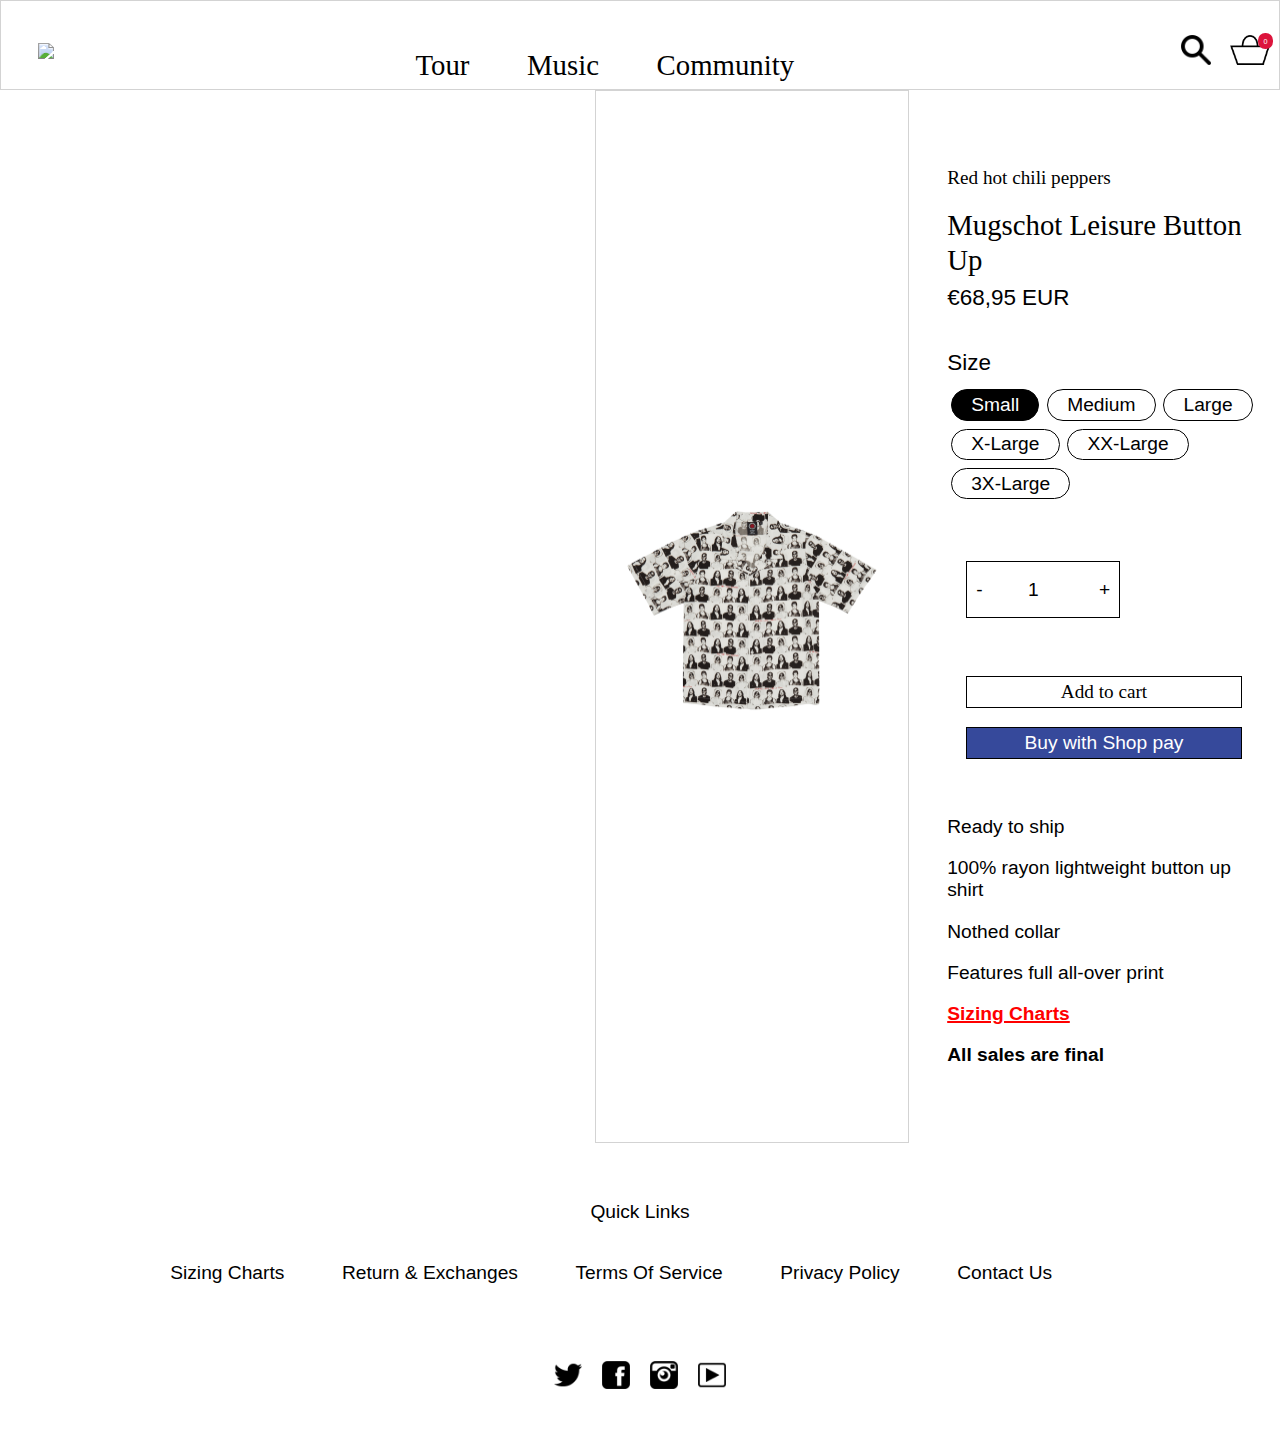
==== shirt.html @ 999adc4f "shirt" ====
<!DOCTYPE html>
<html lang="nl">

<head>
	<meta charset="UTF-8">
	<meta name="author" content="Sindy de Jong">
	<meta name="viewport" content="width=device-width, initial-scale=1">

	<title> Red Hot Chili Peppers </title>

	<!-- <link href="styles/main.css" rel="stylesheet"> -->
	<link href="styles/shirt.css" rel="stylesheet">
	<link rel="icon" type="image/svg+xml" href="./img/favicon.svg">

</head>


<body>

	<header>

		<nav>


			<a href="index.html" title="naar de homepage">
				<img src="./img/nav_logo_dark.avif"> </a>

			<button> <img src="./img/icon_menu.png"> </button><a href="https://www.rockstargames.com/"
				title="open menu">
			</a>

			<a href="index.html" title="naar de homepage">
				<img src="./img/icon_search.png"> </a>

			<a class="shopping-cart" href="#" aria-label="shopping cart">
				<img src="./img/icon_cart.png"> <span>0</span> </a>

			<ul aria-hidden="true">
				<li> <a href="tour.html"> Tour </a></li>
				<li> <a href="index.html"> Music </a></li>
				<li> <a href="index.html"> Community </a></li>
			</ul>

			<h1 class="sr-only"> Store </h1>

		</nav>


	</header>

	<main>

		<section class="merch-info">

			<section class="merch-pictures">
				<img src="./img/merch_shirt_front.png" alt="Merch shirt">
			</section>


			<section class="merch-buy">

				<p> Red hot chili peppers </p>
				<h2> Mugschot Leisure Button Up </h2>

				<h3> €68,95 EUR </h3>

				<section class="size">
					<h3> Size </h3>
					<ul>
						<li class="selected-button"> Small </li>
						<li> Medium </li>
						<li> Large </li>
						<li> X-Large </li>
						<li> XX-Large </li>
						<li> 3X-Large </li>
					</ul>
				</section>


				<section class="quantity-input">
					<button data-action="minus" type="button">-</button>
					<input type="number" name="product-qty" min="0" max="10" value="1">
					<button data-action="add" type="button">+</button>
				</section>


				<section class="buy-buttons">

					<button class="shop"> Add to cart </button>

					<a href="shirt.html" title="Purchase the new album"> Buy with Shop pay </a>

				</section>

				<section class="shirt-details">
					<ul>
						<li> Ready to ship </li>
						<li> 100% rayon lightweight button up shirt</li>
						<li> Nothed collar </li>
						<li> Features full all-over print </li>
						<li> <a href="https://shop.redhotchilipeppers.com/pages/sizing-charts"> Sizing Charts </a> </li>
						<li> <b> All sales are final </b> </li>
					</ul>

				</section>


			</section>

		</section>

	</main>


	<footer>

		<section class="quick-links">
			<h4> Quick Links </h4>
			<ul>
				<li> Sizing Charts </li>
				<li> Return & Exchanges </li>
				<li> Terms Of Service </li>
				<li> Privacy Policy </li>
				<li> Contact Us </li>
			</ul>
		</section>

		<section class="ad_icons">
			<ul>
				<li> <a href="index.html">
						<img src="./img/logo_twitter_black.png" alt="Follow us on Twitter"> </a>
				</li>

				<li> <a href="index.html">
						<img src="./img/logo_facebook_black.png" alt="Follow us on Facebook"> </a>
				</li>

				<li> <a href="index.html">
						<img src="./img/logo_instagram_black.png" alt="Follow us on Instagram"> </a>
				</li>

				<li> <a href="index.html">
						<img src="./img/logo_youtube_black.png" alt="Follow us on Youtube"> </a>
				</li>

			</ul>

	</footer>

	<script defer src="scripts/script_shirt.js"> </script>

</body>

</html>
---- styles/main.css ----
/**************/
/* CSS REMEDY */
/**************/
*,
*::after,
*::before {
	box-sizing: border-box;
}

/*********************/
/* CUSTOM PROPERTIES */
/*********************/
:root {
	/* startje */
	--color-text: #111;
	--color-blue: #36499b;
	--color-yellow: #ffec88;
	--color-white: #FFFFFF;
	--color-red: red;
}

/****************/
/* JOUW STYLING */
/****************/
/* jouw code */

/*****************************************/
/* als de browser 375px is */
/*****************************************/


/* DTW font */
@font-face {
	font-family: 'DTW Medium';
	src: url('../fonts/DTW_Medium.woff2') format('woff2');
	font-weight: 500;
	font-style: normal;
	font-display: swap;
}

@font-face {
	font-family: 'DTW Bold';
	src: url('../fonts/DTW_Bold.woff2') format('woff2');
	font-weight: 700;
	font-style: normal;
	font-display: swap;
}

/* D font */
@font-face {
	font-family: 'D Medium';
	src: url('../fonts/D_Medium.woff2') format('woff2');
	font-weight: 500;
	font-style: normal;
	font-display: swap;
}

/* F font */
@font-face {
	font-family: 'F Normal';
	src: url('../fonts/F_Normal.woff2') format('woff2');
	font-weight: 400;
	font-style: normal;
	font-display: swap;
}

@font-face {
	font-family: 'F Bold';
	src: url('../fonts/F_Bold.woff2') format('woff2');
	font-weight: 700;
	font-style: normal;
	font-display: swap;
}

.sr-only:not(:focus):not(:active) {
	clip: rect(0 0 0 0); 
	clip-path: inset(50%);
	height: 1px;
	overflow: hidden;
	position: absolute;
	white-space: nowrap; 
	width: 1px;
  }

body img {
	max-width: 80vw;
}

main {
	display: grid;
}

nav {
	position: absolute;
	display: flex;
	width: 100vw;
	z-index: 2;
	align-items: center;
	margin-top: 0.8em;
	justify-content: center;
}

header a:first-of-type {
	margin: 0em auto 0em 2em;
}

header button:first-of-type {
	margin: 0em 2em 0em auto;
	background: transparent;
	border: none;
	z-index: 2;
	width: 50px;
	cursor: pointer;
}

nav ul {
	background-color: var(--color-blue);
	padding: 1em 5em 1em 2em;
	position: absolute;
	top: 2em;
	width: 90%;
	display: none;

}

nav ul li {
	list-style: none;
	text-align: left;
	margin: 0.5em 0em 0.5em 0em;
}

nav ul li a {
	color: white;
	text-decoration: none;
	text-transform: uppercase;
}


header {
	display: flex;
	justify-content: center;
	/* background-color: rgb(226, 27, 226); */
	width: 100vw;
}

@media screen and (min-width: 1024px) {
	
	nav {
		/* background-color: var(--color-white); */
		margin-top: 0em;
	}
	
	nav ul {
		display: block;
		display: flex;
		background-color: transparent;
		justify-content: center;
		position: absolute;
		top: 0em;
		padding: 0;
	}

	nav ul li {
		margin: 0;
	}

	nav ul li a {
	font-family: 'DTW Bold';
	color: var(--color-yellow);
	font-size: 1.5em;
	text-transform: uppercase;
	text-shadow: 0 4px 0 var(--color-blue), -1px -1px 0 var(--color-blue), 1px -1px 0 var(--color-blue), -1px 1px 0 var(--color-blue), 1px 1px 0 var(--color-blue);

}

nav ul li a:hover {
	color: var(--color-white);
}

	nav button {
		display: none;
	}

	header {
		height: 70vh;
	}

	h1 {
		display: block;
		position: absolute;
		top: 2em;
		text-align: center;
	}

	section {

	margin-top: 05em;
	margin-bottom: 0em;
	}


}


header video {
	width: 100vw;
	object-fit: cover;
	object-position: center;
	box-shadow: 0 1em 4em 8em #6b8dc3;
}


h1,
h2,
h3,
h4,
h5,
h6 {
	margin-top: 0;
	margin-bottom: 0.5rem;
	font-weight: 500;
	line-height: 1.2;
}

p {
	font-size: 1em;
}

h1 {
	font-family: 'DTW Medium';
	color: var(--color-white);
	font-size: 2rem;
	text-transform: uppercase;
	text-shadow: -1px -1px 0 var(--color-blue), 1px -1px 0 var(--color-blue), -1px 1px 0 var(--color-blue), 1px 1px 0 var(--color-blue);
	margin: 0;
	display: block;

}


h2 {
	font-family: 'DTW Bold';
	color: var(--color-white);
	font-size: 1.5em;
	text-transform: uppercase;
	text-shadow: 0 5px 0 var(--color-blue), -1px -1px 0 var(--color-blue), 1px -1px 0 var(--color-blue), -1px 1px 0 var(--color-blue), 1px 1px 0 var(--color-blue);
}

h2 + p {
	font-family: 'DTW Bold';
	color: var(--color-yellow);
	font-size: 1em;
	text-transform: uppercase;
	text-shadow: 0 4px 0 var(--color-blue), -1px -1px 0 var(--color-blue), 1px -1px 0 var(--color-blue), -1px 1px 0 var(--color-blue), 1px 1px 0 var(--color-blue);
}

.signup p {
	font-family: 'F normal';
	color: black;
	font-size: 1em;
	text-transform:none;
	text-shadow: none;
	font-weight: 200;
}

.visible {
	display: block;
}

nav a img:first-of-type {
	width: 50px;
	order: 1;
	animation: rotate 15s ease-in-out;
    animation-timing-function: linear;
    animation-iteration-count: infinite;
}

@keyframes rotate {
    0% {
        transform: rotate(0deg);
    }

    100% {
        transform: rotate(360deg);
    }
}


nav h1 {
	order: 2;
}

nav button {
	order: 3;

}

.close {
	transform: rotate(-45deg);
}


section {
	margin: 1em;
	margin-top: 5em;
	margin-bottom: 5em;
}

a {
	color: var(--color-red);
	text-decoration: none;
}

footer {
	margin-top: 5em;
	text-align: center;
}

footer section {
	margin-bottom: 2em;
}

footer img {
	width: 10em;
}
---- styles/shirt.css ----
/**************/
/* CSS REMEDY */
/**************/
*,
*::after,
*::before {
	box-sizing: border-box;
}

/*********************/
/* CUSTOM PROPERTIES */
/*********************/
:root {
	/* startje */
	--color-text: #111;
	--color-blue: #36499b;
	--color-yellow: #ffec88;
	--color-white: #FFFFFF;
	--color-red: red;
	--color-black: black;
	--color-grey: lightgrey;
}

/****************/
/* JOUW STYLING */
/****************/
/* jouw code */

/*****************************************/
/* als de browser 375px is */
/*****************************************/


/* DTW font */
@font-face {
	font-family: 'DTW Medium';
	src: url('../fonts/DTW_Medium.woff2') format('woff2');
	font-weight: 500;
	font-style: normal;
	font-display: swap;
}

@font-face {
	font-family: 'DTW Bold';
	src: url('../fonts/DTW_Bold.woff2') format('woff2');
	font-weight: 700;
	font-style: normal;
	font-display: swap;
}

/* D font */
@font-face {
	font-family: 'D Medium';
	src: url('../fonts/D_Medium.woff2') format('woff2');
	font-weight: 500;
	font-style: normal;
	font-display: swap;
}

/* F font */
@font-face {
	font-family: 'F Normal';
	src: url('../fonts/F_Normal.woff2') format('woff2');
	font-weight: 400;
	font-style: normal;
	font-display: swap;
}

@font-face {
	font-family: 'F Bold';
	src: url('../fonts/F_Bold.woff2') format('woff2');
	font-weight: 700;
	font-style: normal;
	font-display: swap;
}

.sr-only:not(:focus):not(:active) {
	clip: rect(0 0 0 0);
	clip-path: inset(50%);
	height: 1px;
	overflow: hidden;
	position: absolute;
	white-space: nowrap;
	width: 1px;
}

.visible {
	display: block;
}


main {
	display: grid;
}

nav {
	position: absolute;
	display: flex;
	width: 100vw;
	z-index: 2;
	align-items: center;
	margin-top: 0.8em;
	justify-content: center;
}

header a:first-of-type {
	margin: 0em auto 0em 2em;
}

header button:first-of-type {
	margin-right: auto;
	background: transparent;
	border: none;
	z-index: 2;
	width: 40px;
}

header button img {
	width: 40px;
}

nav ul {
	background-color: var(--color-white);
	padding: 1em 5em 1em 2em;
	position: absolute;
	top: 2em;
	width: 90%;
	height: 100vh;
	display: none;
	left: 0;

}

nav ul li {
	list-style: none;
	text-align: left;
	margin: 0.5em 0em 0.5em 0em;
}

nav ul li a {
	color: var(--color-black);
	text-decoration: none;
	text-transform: uppercase;
}


header {
	display: flex;
	justify-content: center;
	background-color: transparent;
	width: 100vw;
	height: 10vh;
	border: 1px solid lightgrey;
	align-items: center;

}

@media screen and (min-width: 1024px) {


	header a:nth-of-type(2) {
		margin-right: auto;
	}

	header button:first-of-type {
		margin: 0em 2em 0em auto;
	}

	.merch-info {
		align-items: center;
	}


	nav ul {
		display: block;
		display: flex;
		background-color: transparent;
		justify-content: center;
		position: absolute;
		top: 0em;
		padding: 0;
	}

	nav ul li {
		margin: 0;
	}

	nav ul li a {
		font-family: 'F Normal';
		color: var(--color-black);
		font-size: 1.5em;
		text-transform: capitalize;
		text-shadow: none;

	}

	nav ul li a:hover {
		text-decoration: underline;
	}


	nav button {
		display: none;
	}


	header {
		height: 10vh;
	}

	h1 {
		display: block;
		position: absolute;
		top: 2em;
		text-align: center;
	}

	section {

		margin-top: 0.5em;
		margin-bottom: 0em;
	}


	main .merch-info {
		margin-left: 30em;
	}

	main .merch-pictures {
		height: 100%;
	}


	.merch-buy {
		max-width: 20em;
	}

	.buy-buttons button {
		max-width: 20em;
	}

	.buy-buttons a {
		max-width: 20em;
	}

	.quick-links ul {
		justify-content: center;
	}

	.quick-links h4 {
		text-align: center;
	}

}


body {
	margin: 0;
	padding: 0;
	color: rgb(0, 0, 0);
	font-family: 'F Normal', sans-serif;
	font-size: 1.2em;
	background-color: var(--color-white);
	width: 100vw !important;
}



h1,
h2,
h3,
h4,
h5,
h6 {
	margin-top: 0;
	margin-bottom: 0.5rem;
	font-weight: 500;
	line-height: 1.2;
}

p {
	font-size: 1em;
}

h1 {
	font-family: 'DTW Medium';
	color: var(--color-white);
	font-size: 2rem;
	text-transform: uppercase;
	text-shadow: -1px -1px 0 var(--color-blue), 1px -1px 0 var(--color-blue), -1px 1px 0 var(--color-blue), 1px 1px 0 var(--color-blue);
	margin: 0;
	display: block;

}


h2 {
	font-family: 'F Normal';
	color: var(--color-black);
	font-size: 1.5em;
	text-transform: capitalize;
	text-shadow: none;
	font-weight: 100;

}

p {
	font-family: 'F normal';
	color: black;
	font-size: 1em;
	text-transform: none;
	text-shadow: none;
	font-weight: 200;
}

nav a:first-of-type img {
	width: 50px;
	order: 1;
	animation: rotate 15s ease-in-out;
	animation-timing-function: linear;
	animation-iteration-count: infinite;
}


@keyframes rotate {
	0% {
		transform: rotate(0deg);
	}

	100% {
		transform: rotate(360deg);
	}
}

nav a:nth-of-type(3) img {
	width: 30px;
	margin-right: 1em;
}

nav a:nth-of-type(4) img {
	height: 40px;
	margin-right: 0.5em;
}


nav a {
	order: 2;
}


nav h1 {
	order: 3;
}

nav button {
	order: 1;

}

.nav_open {
	animation: fade 0.3s ease-out;

}

@keyframes fade {

	0% {
		transform: translateX(-100vw);
	}

	100% {
		transform: translate(1vw);
	}

}


a {
	color: var(--color-red);
	text-decoration: none;
}



section {
	margin: 1em;
	margin-top: 3em;
	margin-bottom: 3em;
}


.merch-info {
	display: grid;
	grid-template-columns: repeat(auto-fit, minmax(12em, 1fr));
	margin: 0;
}

.merch-pictures {
	border: 1px solid var(--color-grey);
	max-width: 100%;
	height: auto;
	margin: 1em;
	display: flex;
	justify-content: center;

}

.merch-pictures img {
	width: 80%;
	object-fit: contain;
}

.size {
	margin: 0;
	margin-top: 2em;
}

.size ul {
	list-style: none;
	display: flex;
	flex-wrap: wrap;
	margin: 0;
	padding: 0;
}

.size ul li {
	margin: 0.2em;
	border: 1px solid var(--color-black);
	border-radius: 10em;
	padding: 0.2em 1em 0.2em 1em;
	width: auto;
	color: var(--color-black);
	background-color: var(--color-white);
	cursor: pointer;
}

/* .size ul li:active {
	color: var(--color-white);
	background-color: var(--color-black);
} */

.selected-button {
	color: var(--color-white) !important;
	background-color: var(--color-black) !important;
}




/* Code van: https://codepen.io/ChynoDeluxe/pen/poyNEay */

.quantity-input {
	color: black;
	background: white;
	display: flex;
	align-items: center;
	overflow: hidden;
	border: 1px solid black;
	max-width: 8em;
	height: 3em;
	justify-content: center;
}

.quantity-input button:first-of-type {
	color: black;
	background-color: white;
	border: none;
	font-size: 1em;
	margin-right: 1em;
}

.quantity-input button:nth-of-type(2) {
	color: black;
	background-color: white;
	border: none;
	font-size: 1em;
	margin-left: 1em;
}

.quantity-input input {
	border: none;
	text-align: center;
	font-size: 1em;
}

.quantity-input input:focus {
	outline: none;
}


.shirt-details {
	margin: 0;
}

.shirt-details ul {
	list-style: none;
	padding: 0;

}

.shirt-details ul li {
	margin-bottom: 1em;
}

.shirt-details a {
	color: var(--color-red);
	text-decoration: underline 2px;
	font-weight: 900;
}


.buy-buttons button {
	display: block;
	color: var(--color-black);
	background-color: var(--color-white);
	border: 1px solid var(--color-black);
	padding: 0.2em 2em 0.2em 2em;
	font-family: 'F normal';
	color: black;
	font-size: 1em;
	text-transform: none;
	text-shadow: none;
	font-weight: 200;
	width: 100%;
	margin-top: 1em;
	cursor: pointer;
}

.buy-buttons a {
	display: block;
	color: var(--color-white);
	background-color: var(--color-blue);
	padding: 0.2em 2em 0.2em 2em;
	border: 1px solid var(--color-black);
	text-align: center;
	width: 100%;
	margin-top: 1em;

}



footer {
	margin-top: 2em;
	margin: 1em;

}

footer section {
	margin-bottom: 2em;
}

footer img {
	width: 10em;
}

.quick-links {
	justify-content: center;
}

.quick-links ul {
	list-style: none;
	padding: 0;
	display: flex;
	flex-wrap: wrap;

}

.quick-links ul li {
	margin: 1em 3em 1em 0em;
}


.ad_icons ul {
	display: flex;
	text-align: center;
	align-items: center;
	justify-content: center;
	flex-wrap: wrap;
	gap: 1em;
	max-width: 100vw;
	list-style: none;
	padding: 0;
}




.ad_icons img {
	width: 1.5em;
	animation: Ystretch 4s ease-in-out;
	animation-timing-function: cubic-bezier(0.215, 0.610, 0.355, 1);
	animation-iteration-count: infinite;
}

@keyframes Ystretch {
	0% {
		transform: scaleY(1);
	}

	50% {
		transform: scaleY(1.3);
	}

	100% {
		transform: scaleY(1);
	}

}



/* getalletjes */
header nav a span {
	position: absolute;
	right: 1em;
	top: 0.4em;

	min-width: 2em;
	padding: 0.5em;

	background-color: crimson;
	border-radius: 1em;

	font-size: .375em;
	text-align: center;
	line-height: 1.25em;
	color: white;
}
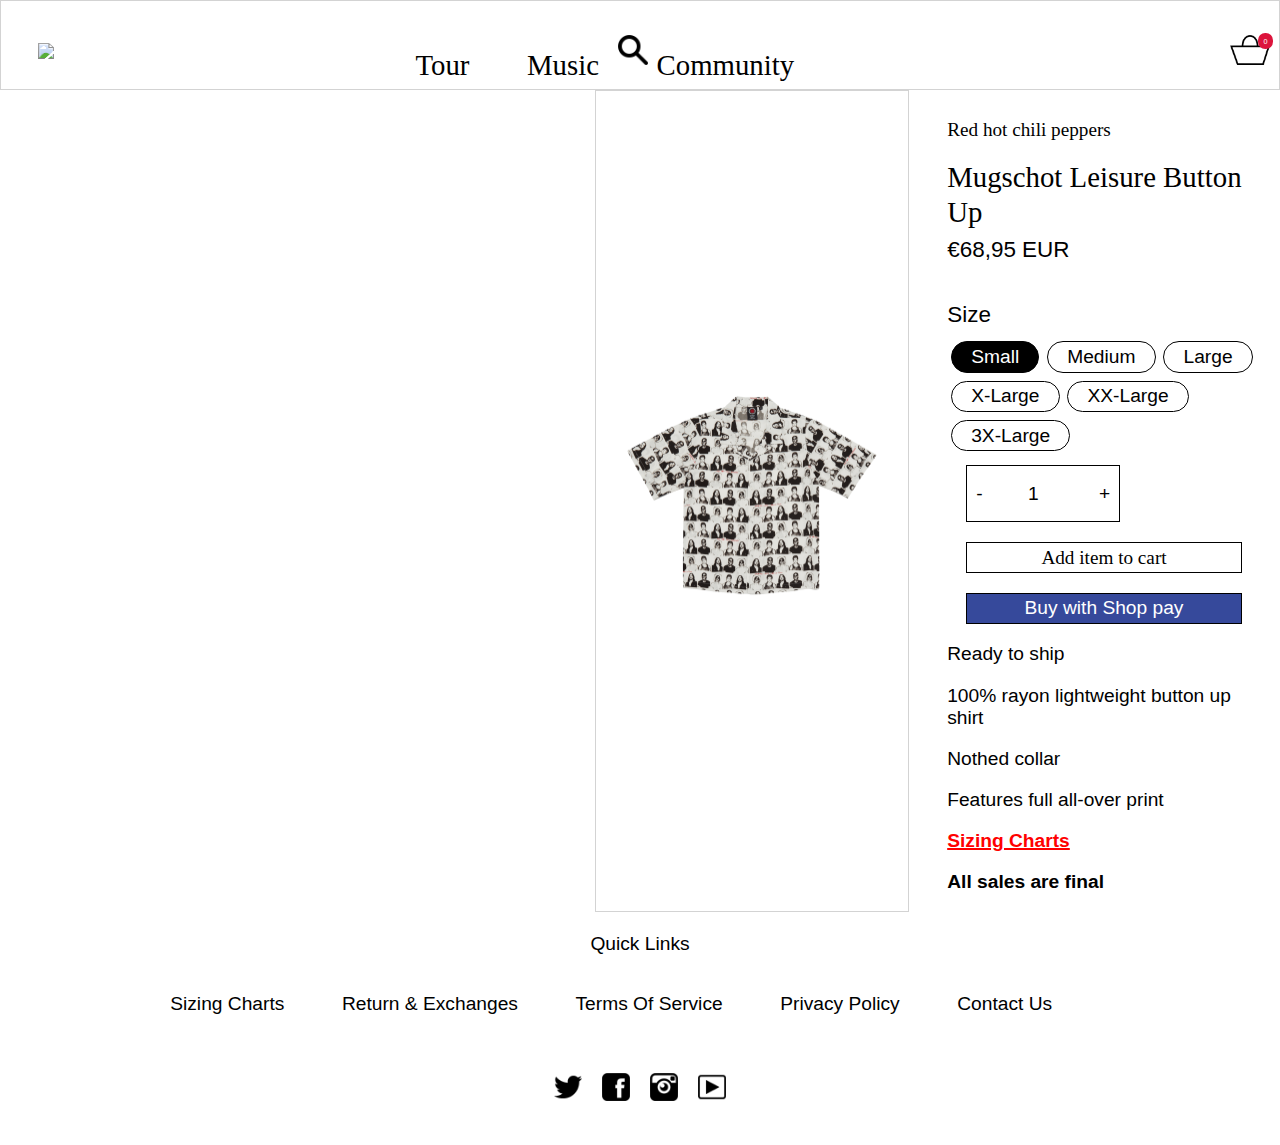
==== commit af8b664c: "reduced motion" ====
--- a/shirt.html
+++ b/shirt.html
@@ -8,12 +8,10 @@
 
 	<title> Red Hot Chili Peppers </title>
 
-	<!-- <link href="styles/main.css" rel="stylesheet"> -->
 	<link href="styles/shirt.css" rel="stylesheet">
 	<link rel="icon" type="image/svg+xml" href="./img/favicon.svg">
 
 </head>
-
 
 <body>
 
@@ -21,13 +19,10 @@
 
 		<nav>
 
-
 			<a href="index.html" title="naar de homepage">
 				<img src="./img/nav_logo_dark.avif"> </a>
 
-			<button> <img src="./img/icon_menu.png"> </button><a href="https://www.rockstargames.com/"
-				title="open menu">
-			</a>
+			<button title="open menu"> <img src="./img/icon_menu.png"> </button> 
 
 			<a href="index.html" title="naar de homepage">
 				<img src="./img/icon_search.png"> </a>
@@ -36,15 +31,14 @@
 				<img src="./img/icon_cart.png"> <span>0</span> </a>
 
 			<ul aria-hidden="true">
-				<li> <a href="tour.html"> Tour </a></li>
-				<li> <a href="index.html"> Music </a></li>
-				<li> <a href="index.html"> Community </a></li>
+				<li> <a href="tour.html" title="Go to the tour page"> Tour </a></li>
+				<li> <a href="index.html" title="Go to the music page"> Music </a></li>
+				<li> <a href="index.html" title="Go to the community page"> Community </a></li>
 			</ul>
 
 			<h1 class="sr-only"> Store </h1>
 
 		</nav>
-
 
 	</header>
 
@@ -86,9 +80,9 @@
 
 				<section class="buy-buttons">
 
-					<button class="shop"> Add to cart </button>
+					<button class="shop" title="add item to cart"> Add item to cart </button>
 
-					<a href="shirt.html" title="Purchase the new album"> Buy with Shop pay </a>
+					<a href="shirt.html" title="purchase the new album"> Buy with Shop pay </a>
 
 				</section>
 
@@ -98,12 +92,11 @@
 						<li> 100% rayon lightweight button up shirt</li>
 						<li> Nothed collar </li>
 						<li> Features full all-over print </li>
-						<li> <a href="https://shop.redhotchilipeppers.com/pages/sizing-charts"> Sizing Charts </a> </li>
+						<li> <a href="https://shop.redhotchilipeppers.com/pages/sizing-charts" title="open sizing chart page"> Sizing Charts </a> </li>
 						<li> <b> All sales are final </b> </li>
 					</ul>
 
 				</section>
-
 
 			</section>
 
--- a/styles/shirt.css
+++ b/styles/shirt.css
@@ -24,12 +24,6 @@
 /****************/
 /* JOUW STYLING */
 /****************/
-/* jouw code */
-
-/*****************************************/
-/* als de browser 375px is */
-/*****************************************/
-
 
 /* DTW font */
 @font-face {
@@ -87,7 +81,6 @@
 .visible {
 	display: block;
 }
-
 
 main {
 	display: grid;
@@ -128,7 +121,6 @@
 	height: 100vh;
 	display: none;
 	left: 0;
-
 }
 
 nav ul li {
@@ -155,105 +147,6 @@
 
 }
 
-@media screen and (min-width: 1024px) {
-
-
-	header a:nth-of-type(2) {
-		margin-right: auto;
-	}
-
-	header button:first-of-type {
-		margin: 0em 2em 0em auto;
-	}
-
-	.merch-info {
-		align-items: center;
-	}
-
-
-	nav ul {
-		display: block;
-		display: flex;
-		background-color: transparent;
-		justify-content: center;
-		position: absolute;
-		top: 0em;
-		padding: 0;
-	}
-
-	nav ul li {
-		margin: 0;
-	}
-
-	nav ul li a {
-		font-family: 'F Normal';
-		color: var(--color-black);
-		font-size: 1.5em;
-		text-transform: capitalize;
-		text-shadow: none;
-
-	}
-
-	nav ul li a:hover {
-		text-decoration: underline;
-	}
-
-
-	nav button {
-		display: none;
-	}
-
-
-	header {
-		height: 10vh;
-	}
-
-	h1 {
-		display: block;
-		position: absolute;
-		top: 2em;
-		text-align: center;
-	}
-
-	section {
-
-		margin-top: 0.5em;
-		margin-bottom: 0em;
-	}
-
-
-	main .merch-info {
-		margin-left: 30em;
-	}
-
-	main .merch-pictures {
-		height: 100%;
-	}
-
-
-	.merch-buy {
-		max-width: 20em;
-	}
-
-	.buy-buttons button {
-		max-width: 20em;
-	}
-
-	.buy-buttons a {
-		max-width: 20em;
-	}
-
-	.quick-links ul {
-		justify-content: center;
-	}
-
-	.quick-links h4 {
-		text-align: center;
-	}
-
-}
-
-
 body {
 	margin: 0;
 	padding: 0;
@@ -263,8 +156,6 @@
 	background-color: var(--color-white);
 	width: 100vw !important;
 }
-
-
 
 h1,
 h2,
@@ -290,7 +181,6 @@
 	text-shadow: -1px -1px 0 var(--color-blue), 1px -1px 0 var(--color-blue), -1px 1px 0 var(--color-blue), 1px 1px 0 var(--color-blue);
 	margin: 0;
 	display: block;
-
 }
 
 
@@ -301,7 +191,6 @@
 	text-transform: capitalize;
 	text-shadow: none;
 	font-weight: 100;
-
 }
 
 p {
@@ -332,17 +221,16 @@
 	}
 }
 
-nav a:nth-of-type(3) img {
+nav a:nth-of-type(2) img {
 	width: 30px;
 	margin-right: 1em;
 }
 
-nav a:nth-of-type(4) img {
+nav a:nth-of-type(3) img {
 	height: 40px;
 	margin-right: 0.5em;
 }
 
-
 nav a {
 	order: 2;
 }
@@ -358,11 +246,11 @@
 }
 
 .nav_open {
-	animation: fade 0.3s ease-out;
-
-}
-
-@keyframes fade {
+	animation: fadeIn 0.3s ease-out;
+
+}
+
+@keyframes fadeIn {
 
 	0% {
 		transform: translateX(-100vw);
@@ -381,13 +269,10 @@
 }
 
 
-
 section {
 	margin: 1em;
-	margin-top: 3em;
 	margin-bottom: 3em;
 }
-
 
 .merch-info {
 	display: grid;
@@ -402,7 +287,6 @@
 	margin: 1em;
 	display: flex;
 	justify-content: center;
-
 }
 
 .merch-pictures img {
@@ -434,17 +318,10 @@
 	cursor: pointer;
 }
 
-/* .size ul li:active {
-	color: var(--color-white);
-	background-color: var(--color-black);
-} */
-
 .selected-button {
 	color: var(--color-white) !important;
 	background-color: var(--color-black) !important;
 }
-
-
 
 
 /* Code van: https://codepen.io/ChynoDeluxe/pen/poyNEay */
@@ -535,15 +412,11 @@
 	text-align: center;
 	width: 100%;
 	margin-top: 1em;
-
-}
-
-
+}
 
 footer {
 	margin-top: 2em;
 	margin: 1em;
-
 }
 
 footer section {
@@ -563,7 +436,6 @@
 	padding: 0;
 	display: flex;
 	flex-wrap: wrap;
-
 }
 
 .quick-links ul li {
@@ -584,8 +456,6 @@
 }
 
 
-
-
 .ad_icons img {
 	width: 1.5em;
 	animation: Ystretch 4s ease-in-out;
@@ -609,8 +479,7 @@
 }
 
 
-
-/* getalletjes */
+/* getalletje van winkelmand */
 header nav a span {
 	position: absolute;
 	right: 1em;
@@ -628,3 +497,121 @@
 	color: white;
 }
 
+
+/*****************************************/
+/* als de browser groter dan 1024px is */
+/*****************************************/
+
+@media screen and (min-width: 1024px) {
+
+	header a:nth-of-type(2) {
+		margin-right: auto;
+	}
+
+	header button:first-of-type {
+		margin: 0em 2em 0em auto;
+	}
+
+	.merch-info {
+		align-items: center;
+	}
+
+	nav ul {
+		display: block;
+		display: flex;
+		background-color: transparent;
+		justify-content: center;
+		position: absolute;
+		top: 0em;
+		padding: 0;
+	}
+
+	nav ul li {
+		margin: 0;
+	}
+
+	nav ul li a {
+		font-family: 'F Normal';
+		color: var(--color-black);
+		font-size: 1.5em;
+		text-transform: capitalize;
+		text-shadow: none;
+	}
+
+	nav ul li a:hover {
+		text-decoration: underline;
+	}
+
+	nav button {
+		display: none;
+	}
+
+
+	header {
+		height: 10vh;
+	}
+
+	h1 {
+		display: block;
+		position: absolute;
+		top: 2em;
+		text-align: center;
+	}
+
+	section {
+
+		margin-top: 0.5em;
+		margin-bottom: 0em;
+	}
+
+
+	main .merch-info {
+		margin-left: 30em;
+	}
+
+	main .merch-pictures {
+		height: 100%;
+	}
+
+
+	.merch-buy {
+		max-width: 20em;
+	}
+
+	.buy-buttons button {
+		max-width: 20em;
+	}
+
+	.buy-buttons a {
+		max-width: 20em;
+	}
+
+	.quick-links ul {
+		justify-content: center;
+	}
+
+	.quick-links h4 {
+		text-align: center;
+	}
+
+}
+
+/***************************************************/
+/* als de bezoeker reduces motion aan heeft staan */
+/**************************************************/
+
+@media (prefers-reduced-motion) {
+
+	.ad_icons img {
+		animation: none;
+	}
+
+	nav a:first-of-type img {
+		animation: none;
+	}
+
+	.nav_open {
+		animation: none;
+	}
+
+}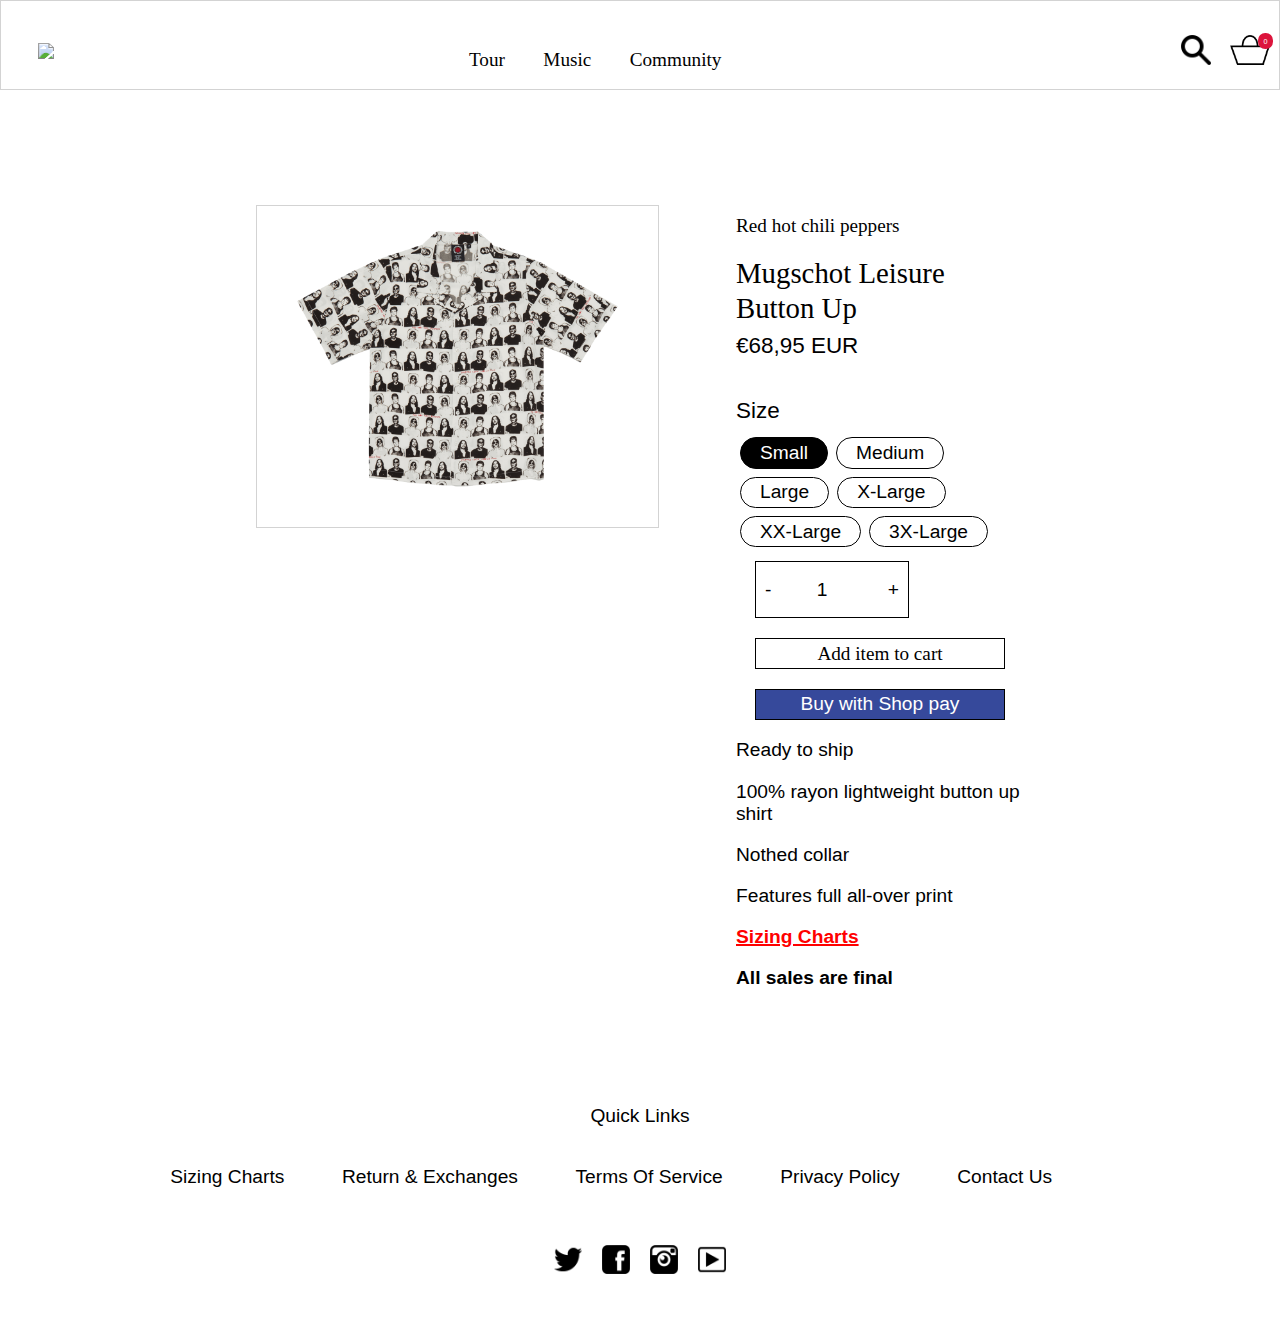
==== commit d82d7cad: "check" ====
--- a/shirt.html
+++ b/shirt.html
@@ -9,7 +9,7 @@
 	<title> Red Hot Chili Peppers </title>
 
 	<link href="styles/shirt.css" rel="stylesheet">
-	<link rel="icon" type="image/svg+xml" href="./img/favicon.svg">
+	<link rel="icon" type="image/svg+xml" href="./img/favicon.jpeg">
 
 </head>
 
@@ -22,12 +22,12 @@
 			<a href="index.html" title="naar de homepage">
 				<img src="./img/nav_logo_dark.avif"> </a>
 
-			<button title="open menu"> <img src="./img/icon_menu.png"> </button> 
+			<button title="open menu"> <img src="./img/icon_menu.png"> </button>
 
-			<a href="index.html" title="naar de homepage">
+			<a href="index.html" aria-label="search bar">
 				<img src="./img/icon_search.png"> </a>
 
-			<a class="shopping-cart" href="#" aria-label="shopping cart">
+			<a class="shopping-cart" aria-label="shopping cart">
 				<img src="./img/icon_cart.png"> <span>0</span> </a>
 
 			<ul aria-hidden="true">
@@ -45,13 +45,16 @@
 	<main>
 
 		<section class="merch-info">
+			<h2 class="sr-only"> Content about the leisure button up </h2>
 
 			<section class="merch-pictures">
+				<h2 class="sr-only"> Picture of the merch item </h2>
 				<img src="./img/merch_shirt_front.png" alt="Merch shirt">
 			</section>
 
 
 			<section class="merch-buy">
+				<h2 class="sr-only"> Name and price of the item </h2>
 
 				<p> Red hot chili peppers </p>
 				<h2> Mugschot Leisure Button Up </h2>
@@ -72,6 +75,7 @@
 
 
 				<section class="quantity-input">
+					<h2 class="sr-only"> Choose the quantity of the item </h2>
 					<button data-action="minus" type="button">-</button>
 					<input type="number" name="product-qty" min="0" max="10" value="1">
 					<button data-action="add" type="button">+</button>
@@ -79,6 +83,7 @@
 
 
 				<section class="buy-buttons">
+					<h2 class="sr-only"> Buy options </h2>
 
 					<button class="shop" title="add item to cart"> Add item to cart </button>
 
@@ -87,12 +92,14 @@
 				</section>
 
 				<section class="shirt-details">
+					<h2 class="sr-only"> Details about the item </h2>
 					<ul>
 						<li> Ready to ship </li>
 						<li> 100% rayon lightweight button up shirt</li>
 						<li> Nothed collar </li>
 						<li> Features full all-over print </li>
-						<li> <a href="https://shop.redhotchilipeppers.com/pages/sizing-charts" title="open sizing chart page"> Sizing Charts </a> </li>
+						<li> <a href="https://shop.redhotchilipeppers.com/pages/sizing-charts"
+								title="open sizing chart page"> Sizing Charts </a> </li>
 						<li> <b> All sales are final </b> </li>
 					</ul>
 
@@ -119,6 +126,7 @@
 		</section>
 
 		<section class="ad_icons">
+			<h2 class="sr-only"> Follow us on social media </h2>
 			<ul>
 				<li> <a href="index.html">
 						<img src="./img/logo_twitter_black.png" alt="Follow us on Twitter"> </a>
@@ -138,6 +146,8 @@
 
 			</ul>
 
+		</section>
+
 	</footer>
 
 	<script defer src="scripts/script_shirt.js"> </script>
--- a/styles/shirt.css
+++ b/styles/shirt.css
@@ -504,9 +504,10 @@
 
 @media screen and (min-width: 1024px) {
 
-	header a:nth-of-type(2) {
+	header a:nth-of-type(1) {
 		margin-right: auto;
 	}
+
 
 	header button:first-of-type {
 		margin: 0em 2em 0em auto;
@@ -533,7 +534,7 @@
 	nav ul li a {
 		font-family: 'F Normal';
 		color: var(--color-black);
-		font-size: 1.5em;
+		font-size: 1em;
 		text-transform: capitalize;
 		text-shadow: none;
 	}
@@ -565,17 +566,23 @@
 	}
 
 
-	main .merch-info {
-		margin-left: 30em;
-	}
+main {
+	justify-content: center;
+	margin: 5em;
+}
+
 
 	main .merch-pictures {
-		height: 100%;
+		height: auto;
+		width: 60vw;
+	margin-bottom: auto;
 	}
 
 
 	.merch-buy {
 		max-width: 20em;
+		margin-left: 5em;
+
 	}
 
 	.buy-buttons button {
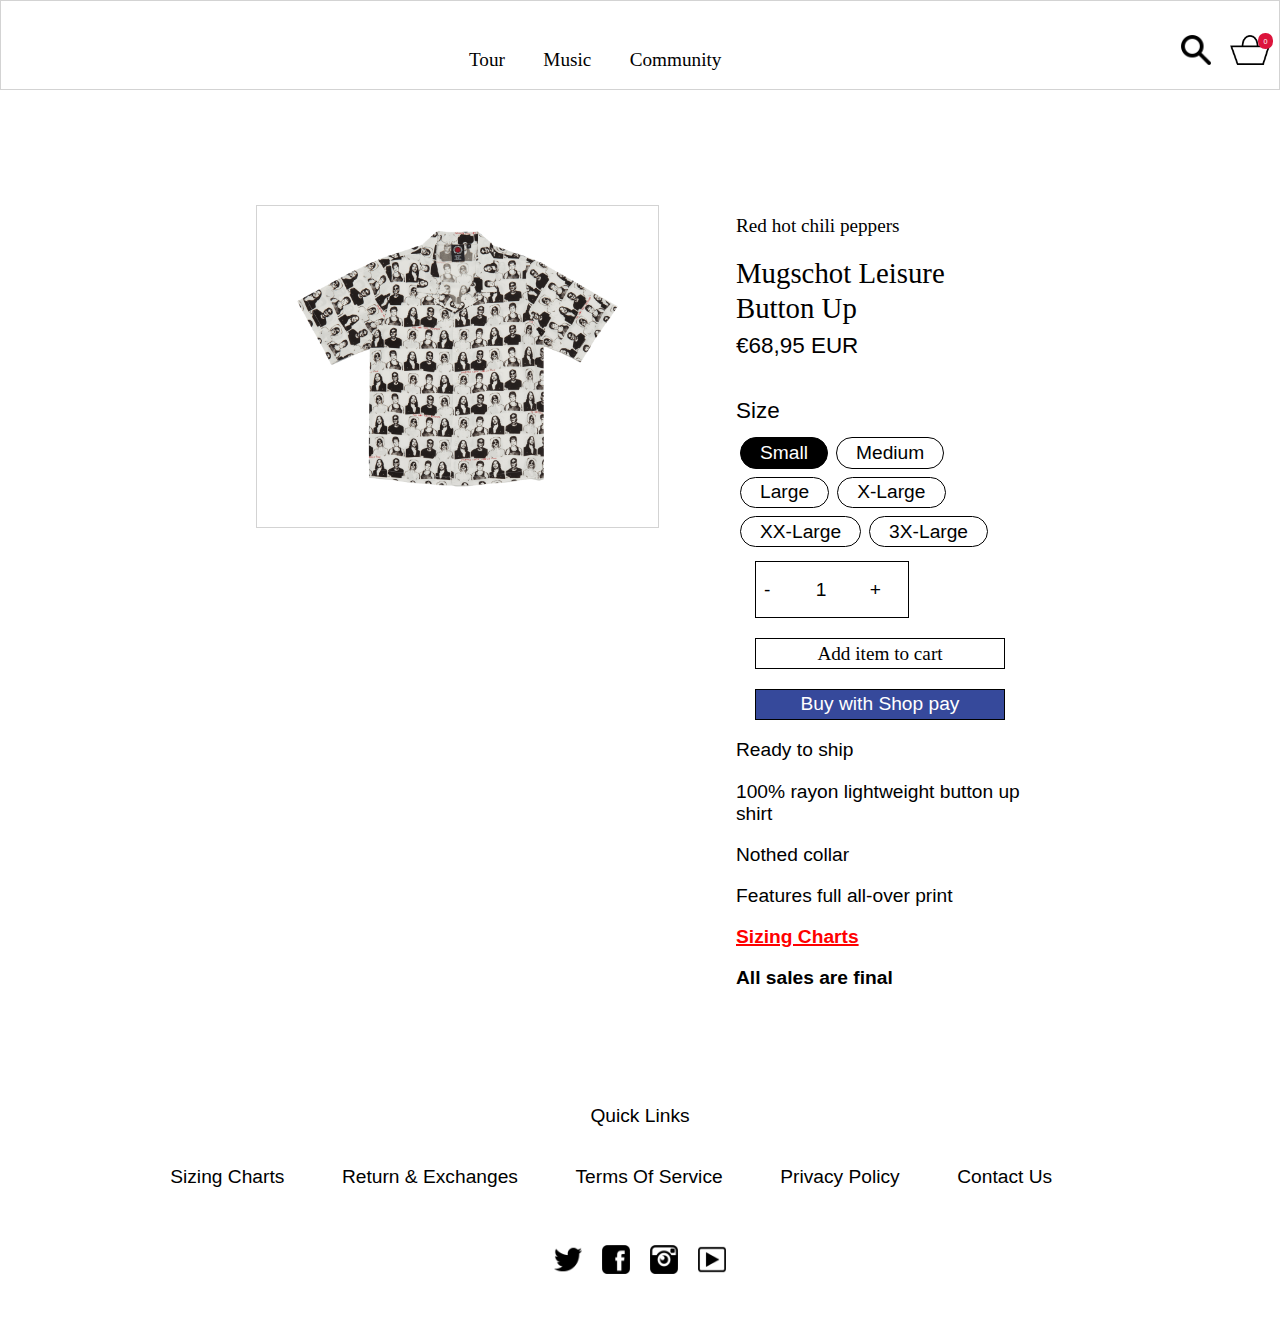
==== commit 66a0d3bb: "verbeteringen" ====
--- a/shirt.html
+++ b/shirt.html
@@ -20,15 +20,15 @@
 		<nav>
 
 			<a href="index.html" title="naar de homepage">
-				<img src="./img/nav_logo_dark.avif"> </a>
+				<img src="./img/nav_logo_dark.avif" alt=""> </a>
 
-			<button title="open menu"> <img src="./img/icon_menu.png"> </button>
+			<button title="open menu"> <img src="./img/icon_menu.png" alt=""> </button>
 
 			<a href="index.html" aria-label="search bar">
-				<img src="./img/icon_search.png"> </a>
+				<img src="./img/icon_search.png" alt=""> </a>
 
 			<a class="shopping-cart" aria-label="shopping cart">
-				<img src="./img/icon_cart.png"> <span>0</span> </a>
+				<img src="./img/icon_cart.png" alt=""> <span>0</span> </a>
 
 			<ul aria-hidden="true">
 				<li> <a href="tour.html" title="Go to the tour page"> Tour </a></li>
@@ -76,9 +76,9 @@
 
 				<section class="quantity-input">
 					<h2 class="sr-only"> Choose the quantity of the item </h2>
-					<button data-action="minus" type="button">-</button>
+					<button id="min" data-action="minus" type="button">-</button>
 					<input type="number" name="product-qty" min="0" max="10" value="1">
-					<button data-action="add" type="button">+</button>
+					<button id="plus" data-action="add" type="button">+</button>
 				</section>
 
 
--- a/styles/shirt.css
+++ b/styles/shirt.css
@@ -283,11 +283,12 @@
 .merch-pictures {
 	border: 1px solid var(--color-grey);
 	max-width: 100%;
-	height: auto;
+	height: fit-content;
 	margin: 1em;
 	display: flex;
 	justify-content: center;
 }
+
 
 .merch-pictures img {
 	width: 80%;
@@ -336,28 +337,30 @@
 	max-width: 8em;
 	height: 3em;
 	justify-content: center;
-}
-
-.quantity-input button:first-of-type {
+
+}
+
+.quantity-input button {
 	color: black;
-	background-color: white;
+	background-color: var(--color-white);
 	border: none;
 	font-size: 1em;
 	margin-right: 1em;
-}
-
-.quantity-input button:nth-of-type(2) {
-	color: black;
-	background-color: white;
-	border: none;
-	font-size: 1em;
-	margin-left: 1em;
-}
+	cursor: pointer;
+}
+
+
 
 .quantity-input input {
 	border: none;
 	text-align: center;
 	font-size: 1em;
+	text-align: center;
+	padding-right: 1em;
+}
+
+input::-webkit-inner-spin-button {
+	display: none;
 }
 
 .quantity-input input:focus {
@@ -498,6 +501,41 @@
 }
 
 
+/* animatie voor geupdate winkelmand getal */
+header nav a span.updated {
+	animation-name: updated;
+	animation-duration: .5s;
+	animation-iteration-count: 2;
+}
+
+@keyframes updated {
+	0% {
+		transform: scale(1);
+	}
+
+	50% {
+		transform: scale(1.5);
+	}
+
+	100% {
+		transform: scale(1);
+	}
+}
+
+
+/*********************************************/
+/* als de browser tussen de 460 en 1024px is */
+/*********************************************/
+
+@media screen and (min-width: 460px) {
+
+	.merch-info {
+		grid-template-columns: repeat(auto-fit, minmax(30em, 1fr));
+	}
+
+}
+
+
 /*****************************************/
 /* als de browser groter dan 1024px is */
 /*****************************************/
@@ -514,8 +552,11 @@
 	}
 
 	.merch-info {
+		grid-template-columns: repeat(auto-fit, minmax(12em, 1fr));
 		align-items: center;
 	}
+
+
 
 	nav ul {
 		display: block;
@@ -525,6 +566,7 @@
 		position: absolute;
 		top: 0em;
 		padding: 0;
+		height: auto;
 	}
 
 	nav ul li {
@@ -566,16 +608,17 @@
 	}
 
 
-main {
-	justify-content: center;
-	margin: 5em;
-}
+	main {
+		justify-content: center;
+		/* margin: 1em 1em 5em 1em; */
+		margin: 5em;
+	}
 
 
 	main .merch-pictures {
 		height: auto;
 		width: 60vw;
-	margin-bottom: auto;
+		margin-bottom: auto;
 	}
 
 
@@ -621,4 +664,8 @@
 		animation: none;
 	}
 
+	header nav a span.updated {
+		animation-name: none;
+	}
+
 }